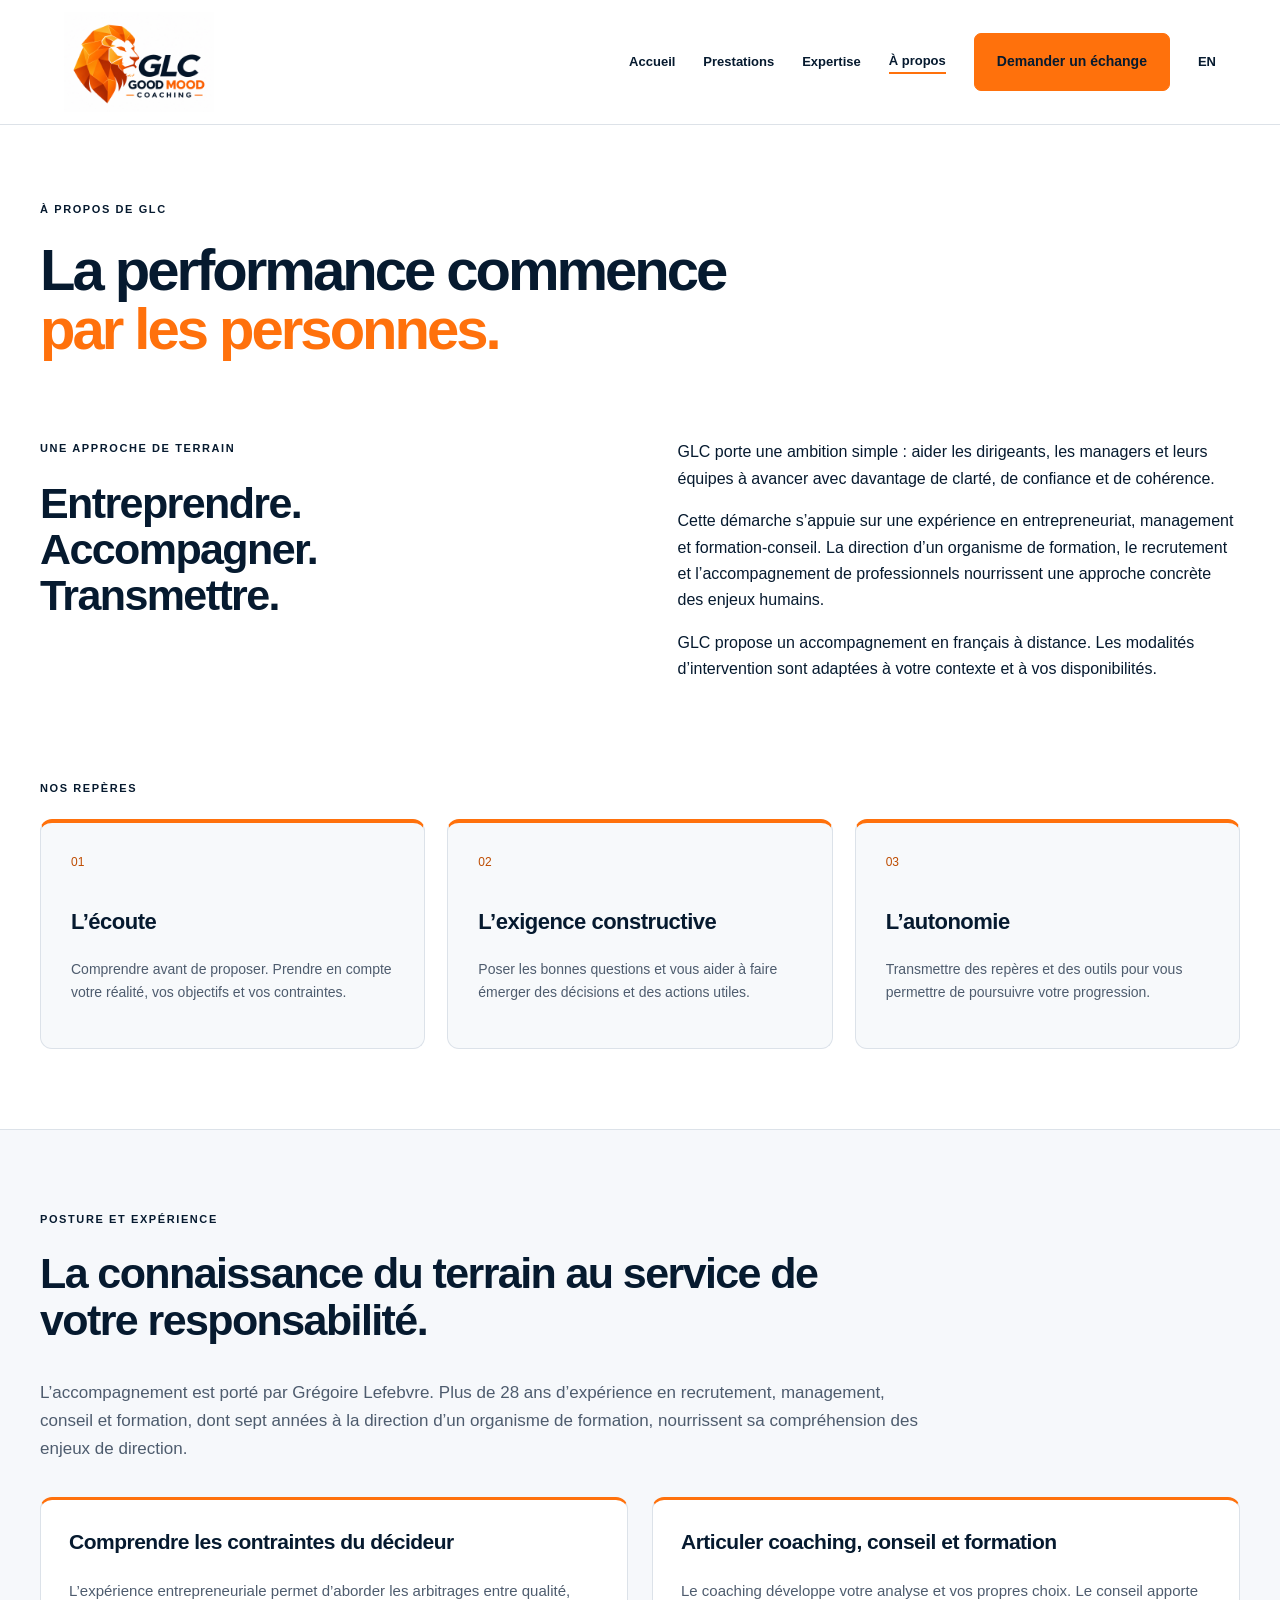
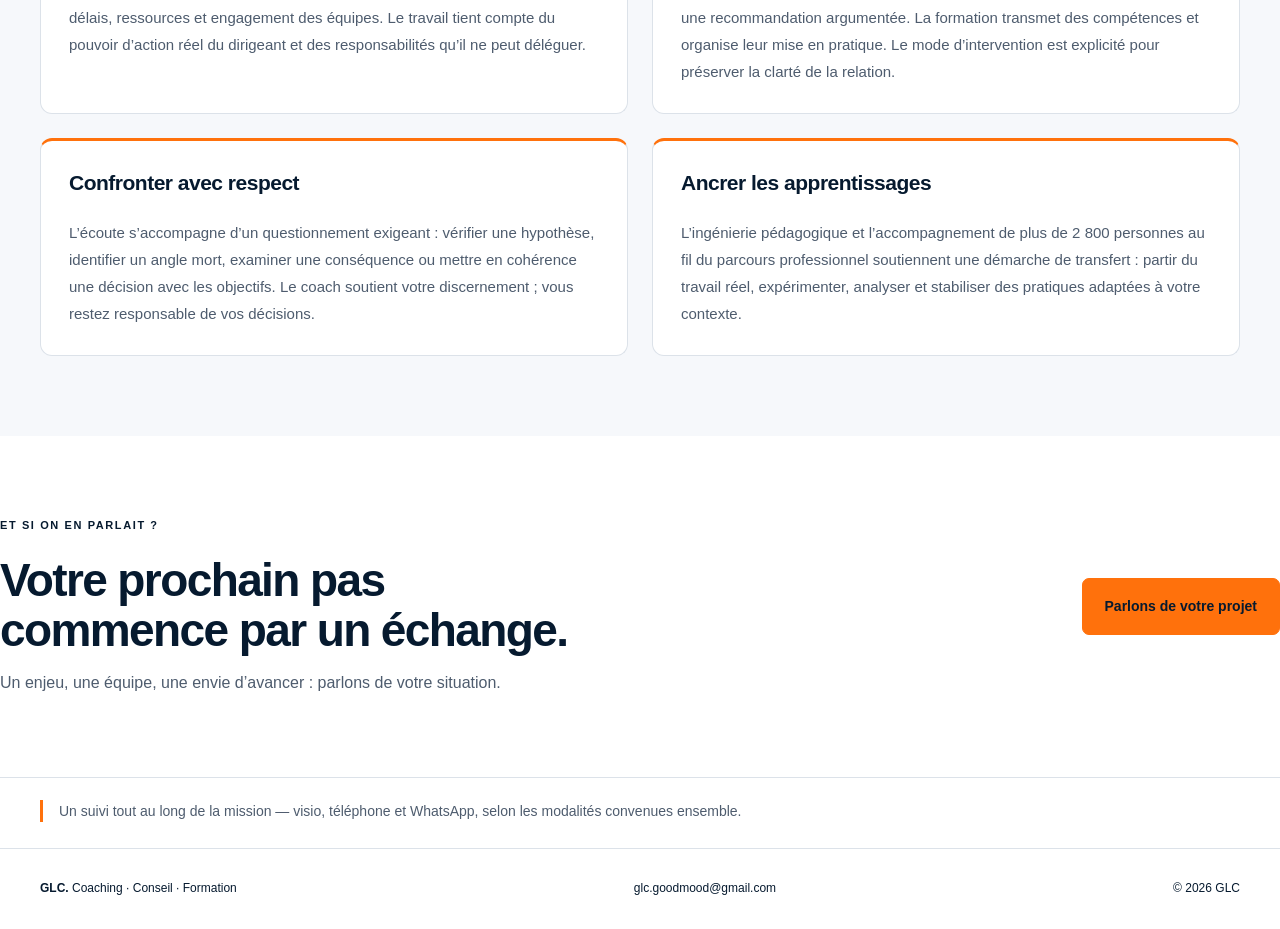
==== a-propos.html @ 57390ee3 "Publish GLC coaching website with professional content and portrait" ====
<!doctype html><html lang="fr"><head><meta charset="UTF-8"><meta name="viewport" content="width=device-width, initial-scale=1"><title>À propos | GLC</title><meta name="description" content="GLC : coaching de dirigeants, formation de managers et accompagnement des équipes. Plus de 28 ans d’expérience au service de l’humain et des organisations."><meta name="theme-color" content="#061a2f"><link rel="stylesheet" href="style.css"></head><body><header><a class="logo" href="index.html" aria-label="GLC accueil"><img src="glc-good-mood-coaching.jpeg" alt="GLC Good Mood Coaching" width="1536" height="1024"></a><nav aria-label="Navigation principale"><a href="index.html" >Accueil</a><a href="prestations.html" >Prestations</a><a href="expertise.html" >Expertise</a><a href="a-propos.html" aria-current="page" >À propos</a><a href="contact.html" class="btn" >Demander un échange</a><a href="en-a-propos.html" lang="en" aria-label="Read this page in English">EN</a></nav></header><main><div class="wrap"><div class="page-head"><span class="eyebrow">À propos de GLC</span><h1>La performance commence<br><em>par les personnes.</em></h1></div><section class="split section" style="padding-top:10px"><div><span class="eyebrow">Une approche de terrain</span><h2>Entreprendre.<br>Accompagner.<br>Transmettre.</h2></div><div><p>GLC porte une ambition simple : aider les dirigeants, les managers et leurs équipes à avancer avec davantage de clarté, de confiance et de cohérence.</p><p>Cette démarche s’appuie sur une expérience en entrepreneuriat, management et formation-conseil. La direction d’un organisme de formation, le recrutement et l’accompagnement de professionnels nourrissent une approche concrète des enjeux humains.</p><p>GLC propose un accompagnement en français à distance. Les modalités d’intervention sont adaptées à votre contexte et à vos disponibilités.</p></div></section><section class="section" style="padding-top:0"><span class="eyebrow">Nos repères</span><div class="cards"><article class="card"><span class="num">01</span><h3>L’écoute</h3><p>Comprendre avant de proposer. Prendre en compte votre réalité, vos objectifs et vos contraintes.</p></article><article class="card"><span class="num">02</span><h3>L’exigence constructive</h3><p>Poser les bonnes questions et vous aider à faire émerger des décisions et des actions utiles.</p></article><article class="card"><span class="num">03</span><h3>L’autonomie</h3><p>Transmettre des repères et des outils pour vous permettre de poursuivre votre progression.</p></article></div></section></div><section class="section professional-section"><div class="wrap"><span class="eyebrow">POSTURE ET EXPÉRIENCE</span><h2>La connaissance du terrain au service de votre responsabilité.</h2><p class="section-intro">L’accompagnement est porté par Grégoire Lefebvre. Plus de 28 ans d’expérience en recrutement, management, conseil et formation, dont sept années à la direction d’un organisme de formation, nourrissent sa compréhension des enjeux de direction.</p><div class="professional-grid"><article class="professional-card"><h3>Comprendre les contraintes du décideur</h3><p>L’expérience entrepreneuriale permet d’aborder les arbitrages entre qualité, délais, ressources et engagement des équipes. Le travail tient compte du pouvoir d’action réel du dirigeant et des responsabilités qu’il ne peut déléguer.</p></article><article class="professional-card"><h3>Articuler coaching, conseil et formation</h3><p>Le coaching développe votre analyse et vos propres choix. Le conseil apporte une recommandation argumentée. La formation transmet des compétences et organise leur mise en pratique. Le mode d’intervention est explicité pour préserver la clarté de la relation.</p></article><article class="professional-card"><h3>Confronter avec respect</h3><p>L’écoute s’accompagne d’un questionnement exigeant : vérifier une hypothèse, identifier un angle mort, examiner une conséquence ou mettre en cohérence une décision avec les objectifs. Le coach soutient votre discernement ; vous restez responsable de vos décisions.</p></article><article class="professional-card"><h3>Ancrer les apprentissages</h3><p>L’ingénierie pédagogique et l’accompagnement de plus de 2 800 personnes au fil du parcours professionnel soutiennent une démarche de transfert : partir du travail réel, expérimenter, analyser et stabiliser des pratiques adaptées à votre contexte.</p></article></div></div></section><section class="section wrap cta"><div><span class="eyebrow">Et si on en parlait ?</span><h2>Votre prochain pas<br>commence par un échange.</h2><p>Un enjeu, une équipe, une envie d’avancer : parlons de votre situation.</p></div><a class="btn" href="contact.html">Parlons de votre projet</a></section><aside class="availability-reminder wrap"><p>Un suivi tout au long de la mission — visio, téléphone et WhatsApp, selon les modalités convenues ensemble.</p></aside></main><footer><div class="wrap foot"><span><b>GLC.</b> Coaching · Conseil · Formation</span><a href="mailto:glc.goodmood@gmail.com">glc.goodmood@gmail.com</a><span>© 2026 GLC</span></div></footer></body></html>
---- style.css ----
*{box-sizing:border-box}html{scroll-behavior:smooth}body{margin:0;color:#173e35;background:#f7f6ef;font:16px/1.65 Arial,sans-serif}a{color:inherit;text-decoration:none}a:focus-visible,button:focus-visible,input:focus-visible,textarea:focus-visible,select:focus-visible{outline:3px solid #d16b40;outline-offset:5px}header{max-width:1320px;margin:auto;padding:26px 5%;display:flex;align-items:center;justify-content:space-between;gap:25px;border-bottom:1px solid #173e3520}.logo{font-size:32px;font-weight:800;letter-spacing:-2px}.logo i{color:#cf673e;font-style:normal}nav{display:flex;align-items:center;gap:28px;font-size:13px}nav a[aria-current=page]{border-bottom:2px solid #ce6842}.btn{display:inline-block;padding:14px 24px;background:#183f36;color:white;border:1px solid #183f36;font:inherit;font-size:14px;cursor:pointer}.btn.light{background:transparent;color:inherit}.btn.orange{background:#d36b40;border-color:#d36b40;color:#fff}.wrap{max-width:1200px;margin:auto;padding:0 40px}.hero{padding:78px 0 65px;display:grid;grid-template-columns:1.2fr 1fr;gap:65px;align-items:center}.eyebrow{font-size:11px;letter-spacing:2px;text-transform:uppercase;font-weight:700;display:block;margin-bottom:22px}h1,h2,h3,p{margin-top:0}h1,h2{font-family:Georgia,serif;font-weight:400;line-height:1.08;letter-spacing:-2px}h1{font-size:clamp(45px,5.1vw,72px);margin-bottom:26px}h1 em,h2 em{font-weight:400;color:#b65c38}h2{font-size:44px}h3{font-size:22px;line-height:1.3;font-weight:500}.intro{max-width:510px;color:#53675e;font-size:17px}.actions{display:flex;gap:12px;flex-wrap:wrap;margin:30px 0 18px}.note{font-size:12px;color:#637169}.art{height:430px;position:relative;overflow:hidden;background:#dee5d7;border-radius:180px 180px 3px 3px;display:flex;align-items:center;justify-content:center}.art svg{width:100%;height:100%}.art-label{position:absolute;bottom:24px;left:24px;background:#f7f6ef;padding:16px 21px;font:italic 20px Georgia,serif}.stats{display:grid;grid-template-columns:repeat(3,1fr);border-top:1px solid #173e3530;border-bottom:1px solid #173e3530;padding:27px 0;gap:25px}.stat b{font:36px Georgia,serif;display:block}.stat span{font-size:12px;color:#53675e}.section{padding:80px 0}.section-head{display:flex;justify-content:space-between;align-items:end;gap:40px;margin-bottom:38px}.section-head h2{max-width:550px;margin-bottom:0}.section-head p{max-width:310px;font-size:14px;color:#53675e;margin-bottom:0}.cards{display:grid;grid-template-columns:repeat(3,1fr);gap:20px}.card{padding:30px;border:1px solid #173e3528;display:flex;flex-direction:column}.card .num{color:#b65c38;font-size:12px;margin-bottom:35px}.card p{font-size:14px;color:#53675e}.card a{margin-top:auto;padding-top:15px;font-size:13px}.dark{background:#193f35;color:#f7f6ef}.split{display:grid;grid-template-columns:1fr 1fr;gap:75px}.dark p{color:#c5d0c6}.step{padding:20px 0;border-top:1px solid #ffffff30}.step span{font-size:12px;color:#dca182;margin-right:18px}.step h3{display:inline;font-size:18px}.step p{font-size:14px;margin:10px 0 0 35px}.cta{display:flex;align-items:center;justify-content:space-between;gap:35px}.cta h2{margin-bottom:15px}.cta p{margin-bottom:0;color:#53675e}footer{border-top:1px solid #173e3528;padding:30px 0;font-size:12px}.foot{display:flex;justify-content:space-between;gap:25px}.page-head{max-width:800px;padding:75px 0 45px}.page-head h1{font-size:60px}.detail{display:grid;grid-template-columns:90px 1fr 1fr;gap:35px;padding:45px 0;border-top:1px solid #173e3530;scroll-margin-top:20px}.detail .num{color:#b65c38;font:30px Georgia}.detail p,.detail li{color:#53675e;font-size:15px}ul{padding-left:20px}blockquote{font:32px/1.4 Georgia,serif;border-left:3px solid #cb6c43;margin:0;padding:10px 30px}.pill{display:inline-block;padding:8px 15px;border:1px solid #173e3530;margin:4px;font-size:13px}.contact{display:grid;grid-template-columns:1fr 1.15fr;gap:65px;padding-bottom:80px}form{background:#e9ecdf;padding:32px}label{display:block;font-size:13px;margin:0 0 6px}input,select,textarea{width:100%;border:1px solid #173e3540;background:#fdfdf8;padding:13px;color:#173e35;font:15px Arial;margin-bottom:20px}textarea{min-height:130px;resize:vertical}details{border-top:1px solid #173e3528;padding:20px 0}summary{cursor:pointer;font-weight:600}details p{margin-top:15px;color:#53675e}.mobile{display:none}@media(max-width:760px){header{padding:18px 22px;flex-wrap:wrap;gap:12px}nav{width:100%;overflow-x:auto;gap:22px;white-space:nowrap;padding-bottom:5px}nav .btn{padding:7px 12px}.wrap{padding:0 23px}.hero{grid-template-columns:1fr;gap:35px;padding:45px 0}.art{height:330px;max-width:470px;width:100%;margin:auto}h1{font-size:49px}h2{font-size:37px}.stats{gap:15px}.stat b{font-size:27px}.stat span{font-size:11px}.section{padding:52px 0}.cards,.split,.contact{grid-template-columns:1fr;gap:22px}.section-head,.cta{display:block}.section-head p{margin-top:22px}.cta .btn{margin-top:25px}.detail{grid-template-columns:35px 1fr;gap:17px}.detail>div:last-child{grid-column:2}.page-head{padding-top:45px}.page-head h1{font-size:46px}.foot{flex-wrap:wrap}form{padding:23px}.contact{padding-bottom:45px}}
.language-entry{display:flex;justify-content:space-between;gap:15px;align-items:center;padding:18px 0;border-bottom:1px solid #173e3520;font-size:12px}.language-entry span{display:flex;gap:10px}.language-entry a{padding:6px 13px;border:1px solid #173e3530}.language-entry a[aria-current]{background:#193f35;color:white}

/* Original GLC brand mark, proportional at every screen size. */
header{padding-top:12px;padding-bottom:12px}.logo{display:block;flex-shrink:0;line-height:0;background:white;border-radius:3px}.logo img{display:block;width:180px;height:auto;max-width:100%}@media(max-width:760px){.logo img{width:150px}header{padding-top:10px;padding-bottom:14px}}

/* GLC vivid executive identity */
:root{--ink:#061a2f;--orange:#ff710c;--soft:#f0f3f7}body{background:#fff;color:var(--ink);font-family:Arial,Helvetica,sans-serif}header{max-width:1440px;padding-left:5%;padding-right:5%;border-color:#dde2e8}.logo img{width:150px}.logo{border-radius:0}nav{font-weight:700}nav a[aria-current=page]{border-color:var(--orange)}h1,h2,h3{font-family:Arial,Helvetica,sans-serif;font-weight:800}h1{font-size:clamp(46px,4.7vw,68px);letter-spacing:-3px;line-height:1.02}h2{letter-spacing:-1.6px;font-size:43px;line-height:1.08}h3{letter-spacing:-.5px}h1 em,h2 em{color:var(--orange);font-style:normal;font-weight:800}.wrap{max-width:1280px}.eyebrow{letter-spacing:1.6px;font-size:11px}.btn{background:var(--orange);border-color:var(--orange);color:var(--ink);border-radius:7px;font-weight:800;padding:16px 22px;transition:transform .18s,background .18s}.btn:hover{background:#ff913e;transform:translateY(-2px)}.btn.light{color:inherit;border-color:#8693a4}.hero-band{background:var(--ink);color:#fff;overflow:hidden}.hero{grid-template-columns:1.25fr 1fr;gap:55px;padding:72px 40px 76px}.hero .eyebrow{color:#ff9b51}.hero .intro{color:#ced7e3;max-width:620px;font-size:17px;line-height:1.7}.hero .note{color:#aab8ca;margin-top:18px}.hero-email{font-size:14px;color:white;text-decoration:underline;text-underline-offset:4px}.impact-board{border:1px solid #526177;background:linear-gradient(140deg,#19334e,#0c2239);padding:32px;border-radius:18px;position:relative;box-shadow:20px 20px 0 #ff710c}.impact-board h2{font-size:35px;margin-bottom:28px}.board-row{display:flex;gap:18px;padding:20px 0;border-top:1px solid #ffffff26}.board-row>b{color:var(--orange);font-size:25px}.board-row h3{font-size:18px;margin-bottom:6px}.board-row p{color:#ccd7e3;font-size:14px;line-height:1.5;margin-bottom:0}.board-note{font-size:11px;color:#b4c1d0}.signal-strip{background:var(--orange);color:var(--ink);font-weight:900;letter-spacing:2px;text-align:center;padding:18px 20px;font-size:14px}.stats{border-top:0;border-color:#dce2e9;padding:35px 0}.stat b{font:bold 48px Arial;color:var(--ink);letter-spacing:-2px}.stat span{color:#4e5c6e;font-size:13px}.section-head p,.intro,.card p,.detail p,.detail li,.cta p{color:#4e5c6e}.challenge-tabs{display:flex;gap:10px;flex-wrap:wrap}.challenge-tab{cursor:pointer;background:white;color:var(--ink);font:700 13px Arial;padding:14px 17px;border:1px solid #ccd5e0;border-radius:30px}.challenge-tab[aria-pressed=true]{background:var(--ink);color:white;border-color:var(--ink)}.challenge-panel{width:100%;display:grid;grid-template-columns:1fr 1fr;gap:50px;background:var(--soft);padding:38px;border-radius:16px;margin-top:18px;min-height:235px}.challenge-panel h3{font-size:30px;line-height:1.12}.challenge-panel p{color:#4e5c6e;font-size:16px}.challenge-panel .eyebrow{color:#a84700}.founder{display:grid;grid-template-columns:1fr 1fr;gap:65px;border-top:1px solid #dce2e9}.founder p{color:#4e5c6e}.text-link{font-weight:bold;border-bottom:2px solid var(--orange);padding-bottom:6px}.dark{background:var(--ink);color:white}.dark p{color:#c6d2e1}.step p{margin-left:0}.metrics-list .step{padding:24px 0}.metrics-list .step h3{color:#ff9b51}.metrics-list .note{font-size:12px;color:#aab8ca}.cards{gap:22px}.card{border:1px solid #dce2e9;border-top:4px solid var(--orange);border-radius:12px;padding:30px;background:#f7f9fb}.num{color:#be4c00!important}.detail{grid-template-columns:65px 1fr 1fr;border-color:#dce2e9;gap:35px}.detail h2{font-size:32px}.detail h3{font-size:17px}.detail .eyebrow{color:#b84a00}.page-head h1{font-size:58px}.language-entry{color:var(--ink);padding-top:12px;padding-bottom:12px}.language-entry a[aria-current]{background:var(--ink)}.language-entry a{border-radius:5px}.cta{background:#fff}.cta h2{font-size:46px}form{background:#eef2f7;border-radius:16px}input,textarea,select{border-radius:6px;border-color:#bdc8d5;color:var(--ink);background:white}footer{border-color:#dce2e9}.note{color:#526479}.pill{border-color:#ccd5e0}blockquote{font-family:Arial,sans-serif;font-weight:700;border-color:var(--orange)}@media(prefers-reduced-motion:reduce){html{scroll-behavior:auto}.btn{transition:none}}@media(max-width:760px){header{padding:10px 23px 16px}.logo img{width:135px}.hero{grid-template-columns:1fr;padding:42px 23px 54px;gap:36px}h1{font-size:46px;letter-spacing:-2px}.impact-board{padding:24px;margin-right:13px;box-shadow:12px 12px 0 #ff710c}.impact-board h2{font-size:29px}.signal-strip{font-size:10px;letter-spacing:1px}.stats{gap:15px}.stat b{font-size:36px}.stat span{font-size:11px}.challenge-panel,.founder{grid-template-columns:1fr;gap:25px}.challenge-panel{padding:25px}.challenge-tab{font-size:12px;padding:12px 14px}.page-head h1{font-size:44px}.detail{grid-template-columns:32px 1fr;gap:16px}.detail h2{font-size:29px}.cta h2{font-size:38px}.section-head h2{font-size:35px}.language-entry{font-size:10px}.language-entry a{padding:6px 10px}.founder h2{font-size:35px}}


/* Coach availability: hero statement and discreet page reminders. */
.coach-availability{border-left:3px solid var(--orange);padding:2px 0 2px 18px;margin:26px 0;max-width:620px}.coach-availability strong{font-size:20px;color:#fff}.coach-availability p{font-size:15px;line-height:1.6;color:#dce5ef;margin:8px 0 0}.availability-reminder{padding-top:22px;padding-bottom:26px;border-top:1px solid #dce2e9}.availability-reminder p{margin:0;color:#4e5c6e;font-size:14px;line-height:1.6;border-left:3px solid var(--orange);padding-left:16px}

.hero-companion{display:grid;gap:28px}.welcome-portrait{display:flex;align-items:center;justify-content:center;gap:18px}.welcome-portrait>span{font-size:16px;font-weight:700;color:#f2f5f8;max-width:130px}.portrait-medallion{position:relative;width:166px;height:177px;flex-shrink:0;isolation:isolate}.portrait-medallion:before{content:"";position:absolute;inset:14px 11px 7px;border:2px solid #ff8b35;border-radius:50%;z-index:-1}.portrait-medallion img{width:166px;height:184px;object-fit:contain;display:block;border-radius:0 0 44% 44%;filter:drop-shadow(0 6px 5px #0005)}@media(max-width:760px){.hero-companion{gap:24px}.welcome-portrait{justify-content:flex-start}.portrait-medallion{width:140px;height:151px}.portrait-medallion img{width:140px;height:155px}}

/* Professional content and uncropped portrait. */
.professional-section{border-top:1px solid #dce2e9;background:#f6f8fb}.professional-section>.wrap>h2{max-width:880px}.section-intro{max-width:880px;color:#4e5c6e;font-size:17px;margin-bottom:34px}.professional-grid{display:grid;grid-template-columns:repeat(2,minmax(0,1fr));gap:24px}.professional-card{padding:28px;background:#fff;border:1px solid #dce2e9;border-radius:12px;border-top:3px solid var(--orange)}.professional-card h3{font-size:21px;line-height:1.35}.professional-card p{color:#4e5c6e;font-size:15px;line-height:1.8;margin:0}.portrait-medallion{width:260px;height:auto;max-width:100%}.portrait-medallion:before{inset:20px 0 0;border-radius:130px 130px 28px 28px}.portrait-medallion img{width:100%;height:auto;border-radius:0;object-fit:contain}.welcome-portrait{justify-content:center}.professional-section .wrap{width:100%}@media(max-width:760px){.professional-grid{grid-template-columns:1fr;gap:16px}.professional-card{padding:23px}.professional-section h2{font-size:33px}.portrait-medallion{width:240px;height:auto}.portrait-medallion img{width:100%;height:auto}.welcome-portrait{justify-content:center}.section-intro{font-size:16px}.language-entry{padding-left:23px;padding-right:23px}}

.portrait-medallion:before{display:none}.portrait-medallion img{border:2px solid #ff8b35;border-radius:12px;filter:none}
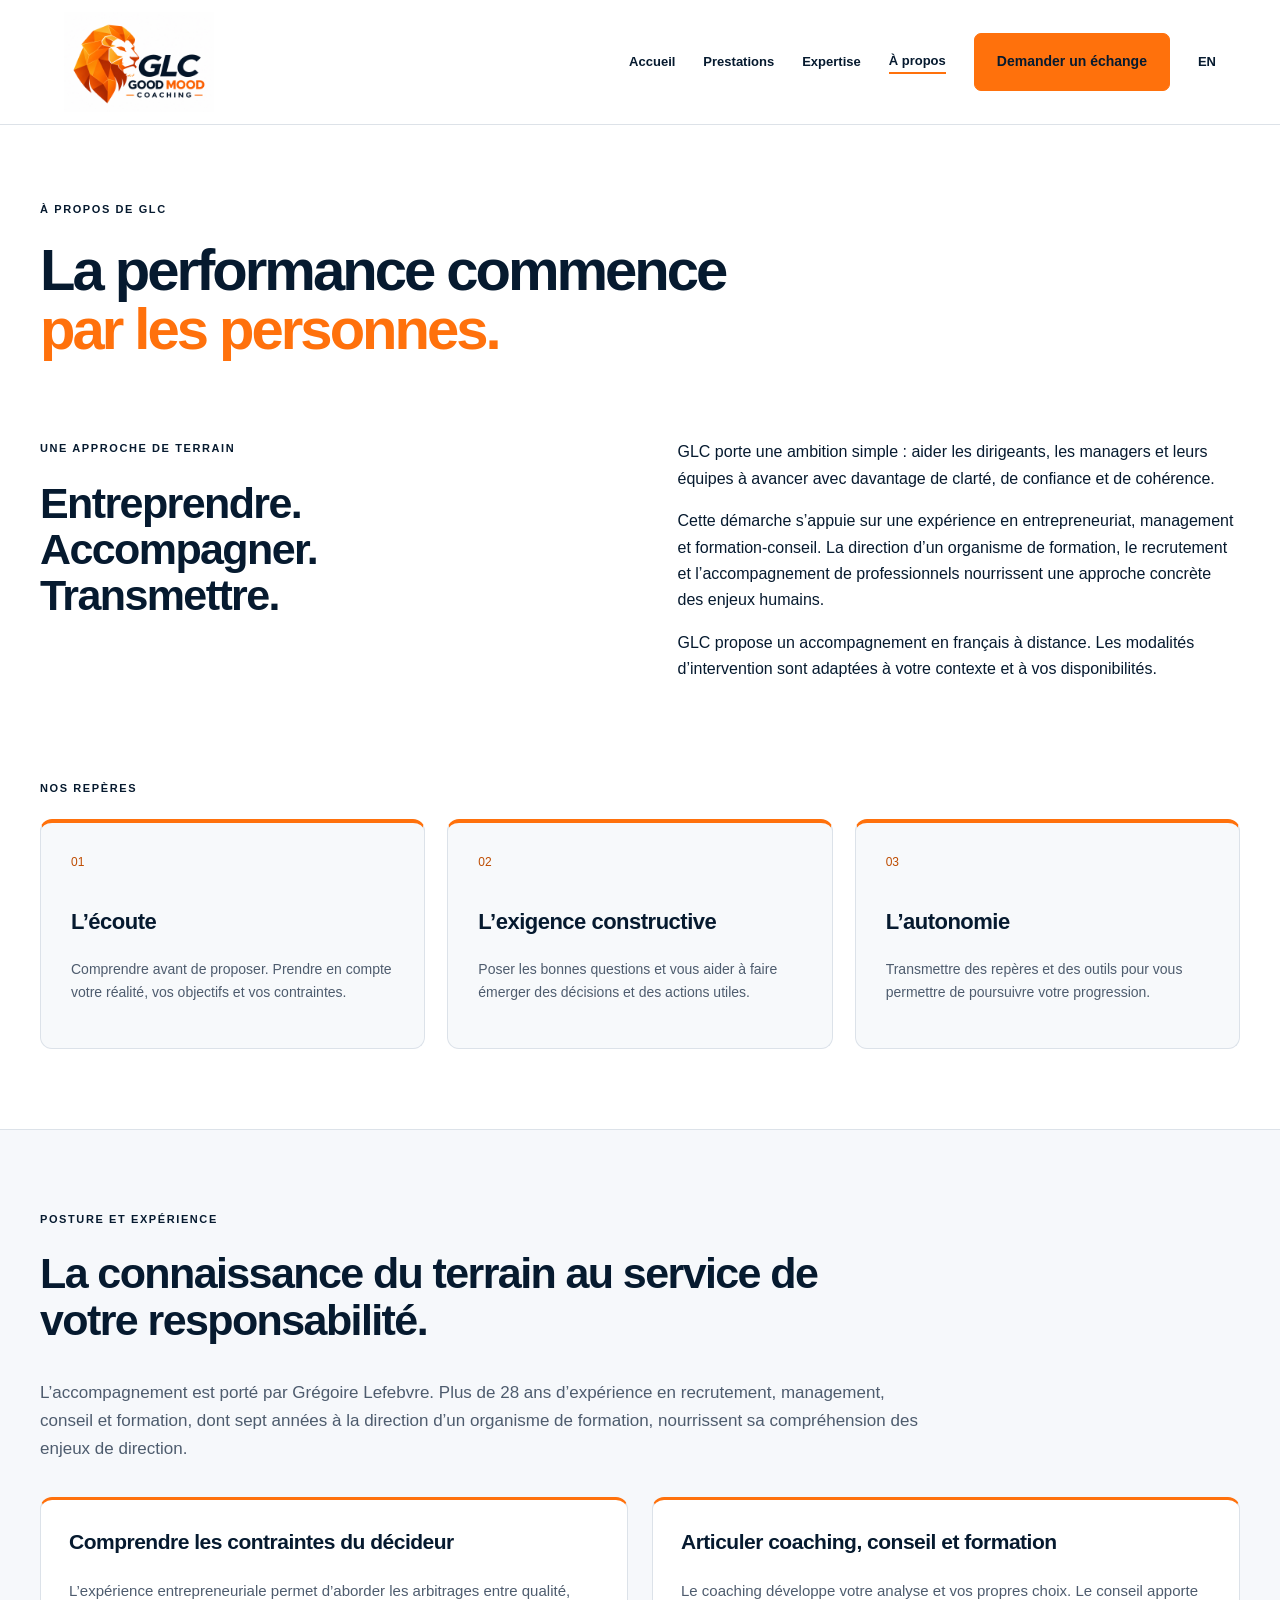
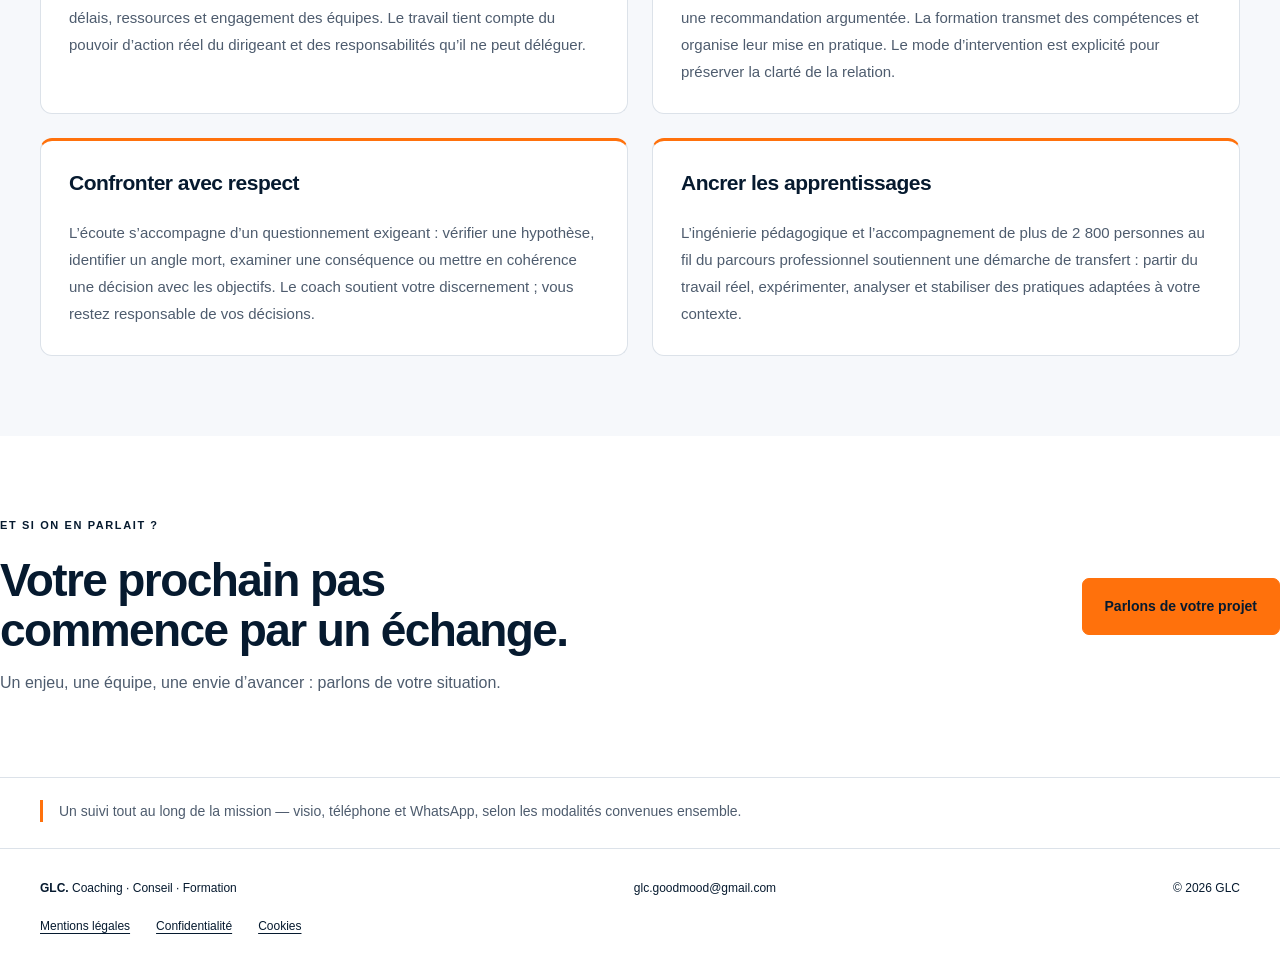
==== commit 71170c03: "Add bilingual legal and privacy notices with pending business details" ====
--- a/a-propos.html
+++ b/a-propos.html
@@ -1 +1 @@
-<!doctype html><html lang="fr"><head><meta charset="UTF-8"><meta name="viewport" content="width=device-width, initial-scale=1"><title>À propos | GLC</title><meta name="description" content="GLC : coaching de dirigeants, formation de managers et accompagnement des équipes. Plus de 28 ans d’expérience au service de l’humain et des organisations."><meta name="theme-color" content="#061a2f"><link rel="stylesheet" href="style.css"></head><body><header><a class="logo" href="index.html" aria-label="GLC accueil"><img src="glc-good-mood-coaching.jpeg" alt="GLC Good Mood Coaching" width="1536" height="1024"></a><nav aria-label="Navigation principale"><a href="index.html" >Accueil</a><a href="prestations.html" >Prestations</a><a href="expertise.html" >Expertise</a><a href="a-propos.html" aria-current="page" >À propos</a><a href="contact.html" class="btn" >Demander un échange</a><a href="en-a-propos.html" lang="en" aria-label="Read this page in English">EN</a></nav></header><main><div class="wrap"><div class="page-head"><span class="eyebrow">À propos de GLC</span><h1>La performance commence<br><em>par les personnes.</em></h1></div><section class="split section" style="padding-top:10px"><div><span class="eyebrow">Une approche de terrain</span><h2>Entreprendre.<br>Accompagner.<br>Transmettre.</h2></div><div><p>GLC porte une ambition simple : aider les dirigeants, les managers et leurs équipes à avancer avec davantage de clarté, de confiance et de cohérence.</p><p>Cette démarche s’appuie sur une expérience en entrepreneuriat, management et formation-conseil. La direction d’un organisme de formation, le recrutement et l’accompagnement de professionnels nourrissent une approche concrète des enjeux humains.</p><p>GLC propose un accompagnement en français à distance. Les modalités d’intervention sont adaptées à votre contexte et à vos disponibilités.</p></div></section><section class="section" style="padding-top:0"><span class="eyebrow">Nos repères</span><div class="cards"><article class="card"><span class="num">01</span><h3>L’écoute</h3><p>Comprendre avant de proposer. Prendre en compte votre réalité, vos objectifs et vos contraintes.</p></article><article class="card"><span class="num">02</span><h3>L’exigence constructive</h3><p>Poser les bonnes questions et vous aider à faire émerger des décisions et des actions utiles.</p></article><article class="card"><span class="num">03</span><h3>L’autonomie</h3><p>Transmettre des repères et des outils pour vous permettre de poursuivre votre progression.</p></article></div></section></div><section class="section professional-section"><div class="wrap"><span class="eyebrow">POSTURE ET EXPÉRIENCE</span><h2>La connaissance du terrain au service de votre responsabilité.</h2><p class="section-intro">L’accompagnement est porté par Grégoire Lefebvre. Plus de 28 ans d’expérience en recrutement, management, conseil et formation, dont sept années à la direction d’un organisme de formation, nourrissent sa compréhension des enjeux de direction.</p><div class="professional-grid"><article class="professional-card"><h3>Comprendre les contraintes du décideur</h3><p>L’expérience entrepreneuriale permet d’aborder les arbitrages entre qualité, délais, ressources et engagement des équipes. Le travail tient compte du pouvoir d’action réel du dirigeant et des responsabilités qu’il ne peut déléguer.</p></article><article class="professional-card"><h3>Articuler coaching, conseil et formation</h3><p>Le coaching développe votre analyse et vos propres choix. Le conseil apporte une recommandation argumentée. La formation transmet des compétences et organise leur mise en pratique. Le mode d’intervention est explicité pour préserver la clarté de la relation.</p></article><article class="professional-card"><h3>Confronter avec respect</h3><p>L’écoute s’accompagne d’un questionnement exigeant : vérifier une hypothèse, identifier un angle mort, examiner une conséquence ou mettre en cohérence une décision avec les objectifs. Le coach soutient votre discernement ; vous restez responsable de vos décisions.</p></article><article class="professional-card"><h3>Ancrer les apprentissages</h3><p>L’ingénierie pédagogique et l’accompagnement de plus de 2 800 personnes au fil du parcours professionnel soutiennent une démarche de transfert : partir du travail réel, expérimenter, analyser et stabiliser des pratiques adaptées à votre contexte.</p></article></div></div></section><section class="section wrap cta"><div><span class="eyebrow">Et si on en parlait ?</span><h2>Votre prochain pas<br>commence par un échange.</h2><p>Un enjeu, une équipe, une envie d’avancer : parlons de votre situation.</p></div><a class="btn" href="contact.html">Parlons de votre projet</a></section><aside class="availability-reminder wrap"><p>Un suivi tout au long de la mission — visio, téléphone et WhatsApp, selon les modalités convenues ensemble.</p></aside></main><footer><div class="wrap foot"><span><b>GLC.</b> Coaching · Conseil · Formation</span><a href="mailto:glc.goodmood@gmail.com">glc.goodmood@gmail.com</a><span>© 2026 GLC</span></div></footer></body></html>+<!doctype html><html lang="fr"><head><meta charset="UTF-8"><meta name="viewport" content="width=device-width, initial-scale=1"><title>À propos | GLC</title><meta name="description" content="GLC : coaching de dirigeants, formation de managers et accompagnement des équipes. Plus de 28 ans d’expérience au service de l’humain et des organisations."><meta name="theme-color" content="#061a2f"><link rel="stylesheet" href="style.css"></head><body><header><a class="logo" href="index.html" aria-label="GLC accueil"><img src="glc-good-mood-coaching.jpeg" alt="GLC Good Mood Coaching" width="1536" height="1024"></a><nav aria-label="Navigation principale"><a href="index.html" >Accueil</a><a href="prestations.html" >Prestations</a><a href="expertise.html" >Expertise</a><a href="a-propos.html" aria-current="page" >À propos</a><a href="contact.html" class="btn" >Demander un échange</a><a href="en-a-propos.html" lang="en" aria-label="Read this page in English">EN</a></nav></header><main><div class="wrap"><div class="page-head"><span class="eyebrow">À propos de GLC</span><h1>La performance commence<br><em>par les personnes.</em></h1></div><section class="split section" style="padding-top:10px"><div><span class="eyebrow">Une approche de terrain</span><h2>Entreprendre.<br>Accompagner.<br>Transmettre.</h2></div><div><p>GLC porte une ambition simple : aider les dirigeants, les managers et leurs équipes à avancer avec davantage de clarté, de confiance et de cohérence.</p><p>Cette démarche s’appuie sur une expérience en entrepreneuriat, management et formation-conseil. La direction d’un organisme de formation, le recrutement et l’accompagnement de professionnels nourrissent une approche concrète des enjeux humains.</p><p>GLC propose un accompagnement en français à distance. Les modalités d’intervention sont adaptées à votre contexte et à vos disponibilités.</p></div></section><section class="section" style="padding-top:0"><span class="eyebrow">Nos repères</span><div class="cards"><article class="card"><span class="num">01</span><h3>L’écoute</h3><p>Comprendre avant de proposer. Prendre en compte votre réalité, vos objectifs et vos contraintes.</p></article><article class="card"><span class="num">02</span><h3>L’exigence constructive</h3><p>Poser les bonnes questions et vous aider à faire émerger des décisions et des actions utiles.</p></article><article class="card"><span class="num">03</span><h3>L’autonomie</h3><p>Transmettre des repères et des outils pour vous permettre de poursuivre votre progression.</p></article></div></section></div><section class="section professional-section"><div class="wrap"><span class="eyebrow">POSTURE ET EXPÉRIENCE</span><h2>La connaissance du terrain au service de votre responsabilité.</h2><p class="section-intro">L’accompagnement est porté par Grégoire Lefebvre. Plus de 28 ans d’expérience en recrutement, management, conseil et formation, dont sept années à la direction d’un organisme de formation, nourrissent sa compréhension des enjeux de direction.</p><div class="professional-grid"><article class="professional-card"><h3>Comprendre les contraintes du décideur</h3><p>L’expérience entrepreneuriale permet d’aborder les arbitrages entre qualité, délais, ressources et engagement des équipes. Le travail tient compte du pouvoir d’action réel du dirigeant et des responsabilités qu’il ne peut déléguer.</p></article><article class="professional-card"><h3>Articuler coaching, conseil et formation</h3><p>Le coaching développe votre analyse et vos propres choix. Le conseil apporte une recommandation argumentée. La formation transmet des compétences et organise leur mise en pratique. Le mode d’intervention est explicité pour préserver la clarté de la relation.</p></article><article class="professional-card"><h3>Confronter avec respect</h3><p>L’écoute s’accompagne d’un questionnement exigeant : vérifier une hypothèse, identifier un angle mort, examiner une conséquence ou mettre en cohérence une décision avec les objectifs. Le coach soutient votre discernement ; vous restez responsable de vos décisions.</p></article><article class="professional-card"><h3>Ancrer les apprentissages</h3><p>L’ingénierie pédagogique et l’accompagnement de plus de 2 800 personnes au fil du parcours professionnel soutiennent une démarche de transfert : partir du travail réel, expérimenter, analyser et stabiliser des pratiques adaptées à votre contexte.</p></article></div></div></section><section class="section wrap cta"><div><span class="eyebrow">Et si on en parlait ?</span><h2>Votre prochain pas<br>commence par un échange.</h2><p>Un enjeu, une équipe, une envie d’avancer : parlons de votre situation.</p></div><a class="btn" href="contact.html">Parlons de votre projet</a></section><aside class="availability-reminder wrap"><p>Un suivi tout au long de la mission — visio, téléphone et WhatsApp, selon les modalités convenues ensemble.</p></aside></main><footer><div class="wrap foot"><span><b>GLC.</b> Coaching · Conseil · Formation</span><a href="mailto:glc.goodmood@gmail.com">glc.goodmood@gmail.com</a><span>© 2026 GLC</span></div><div class="wrap legal-links"><a href="mentions-legales.html">Mentions légales</a><a href="mentions-legales.html#confidentialite">Confidentialité</a><a href="mentions-legales.html#cookies">Cookies</a></div></footer></body></html>
--- a/style.css
+++ b/style.css
@@ -17,3 +17,9 @@
 .professional-section{border-top:1px solid #dce2e9;background:#f6f8fb}.professional-section>.wrap>h2{max-width:880px}.section-intro{max-width:880px;color:#4e5c6e;font-size:17px;margin-bottom:34px}.professional-grid{display:grid;grid-template-columns:repeat(2,minmax(0,1fr));gap:24px}.professional-card{padding:28px;background:#fff;border:1px solid #dce2e9;border-radius:12px;border-top:3px solid var(--orange)}.professional-card h3{font-size:21px;line-height:1.35}.professional-card p{color:#4e5c6e;font-size:15px;line-height:1.8;margin:0}.portrait-medallion{width:260px;height:auto;max-width:100%}.portrait-medallion:before{inset:20px 0 0;border-radius:130px 130px 28px 28px}.portrait-medallion img{width:100%;height:auto;border-radius:0;object-fit:contain}.welcome-portrait{justify-content:center}.professional-section .wrap{width:100%}@media(max-width:760px){.professional-grid{grid-template-columns:1fr;gap:16px}.professional-card{padding:23px}.professional-section h2{font-size:33px}.portrait-medallion{width:240px;height:auto}.portrait-medallion img{width:100%;height:auto}.welcome-portrait{justify-content:center}.section-intro{font-size:16px}.language-entry{padding-left:23px;padding-right:23px}}
 
 .portrait-medallion:before{display:none}.portrait-medallion img{border:2px solid #ff8b35;border-radius:12px;filter:none}
+
+/* Approved presentation 2: transparent portrait with fine orange circle. */
+.hero-companion{display:flex;flex-direction:column;align-items:center;gap:0;min-width:0}.welcome-portrait{width:100%;justify-content:center}.portrait-medallion{width:360px;max-width:100%;height:auto;isolation:isolate}.portrait-medallion:before{display:block;content:"";position:absolute;inset:12% 3% 0;border:2px solid var(--orange);border-radius:50%;z-index:-1;aspect-ratio:1;height:auto}.portrait-medallion img{width:100%;height:auto;display:block;object-fit:contain;border:0;border-radius:0;filter:none;background:transparent}.portrait-signature{position:relative;z-index:1;border:1px solid #526177;border-radius:9px;background:#0c2239;padding:15px 19px;margin:0;max-width:100%;text-align:center;color:white;font-size:clamp(18px,2vw,25px);font-weight:800;line-height:1.3;letter-spacing:-.5px}.method-overview{background:#0c2239;border-top:1px solid #ffffff20;padding:28px 0 32px;color:white}.method-overview .impact-board{border:0;background:none;box-shadow:none;border-radius:0;padding:0;display:grid;grid-template-columns:repeat(3,minmax(0,1fr));gap:16px 30px}.method-overview .impact-board>.eyebrow,.method-overview .impact-board>h2{display:none}.method-overview .board-row{padding:14px 0}.method-overview .board-note{grid-column:1/-1}@media(max-width:760px){.portrait-medallion{width:300px;max-width:100%}.portrait-signature{font-size:20px;padding:13px 14px}.hero-companion{gap:0}.method-overview .impact-board{grid-template-columns:1fr;gap:0;margin:0}.method-overview{padding:10px 0 22px}}
+
+/* Legal information */
+.legal-links{display:flex;flex-wrap:wrap;gap:12px 26px;padding-top:18px}.legal-links a,.legal-page a,form .note a{text-decoration:underline;text-underline-offset:3px}.legal-page{max-width:1000px;padding-bottom:60px;overflow-wrap:anywhere}.legal-page section{padding:30px 0;border-top:1px solid #dce2e9;scroll-margin-top:24px}.legal-page h2{font-size:30px;letter-spacing:-.8px}.legal-page h3{font-size:20px;margin-top:26px}.legal-pending{background:#fff3e7;border-left:3px solid var(--orange);padding:20px}.legal-page .page-head h1{font-size:clamp(32px,5vw,56px)}
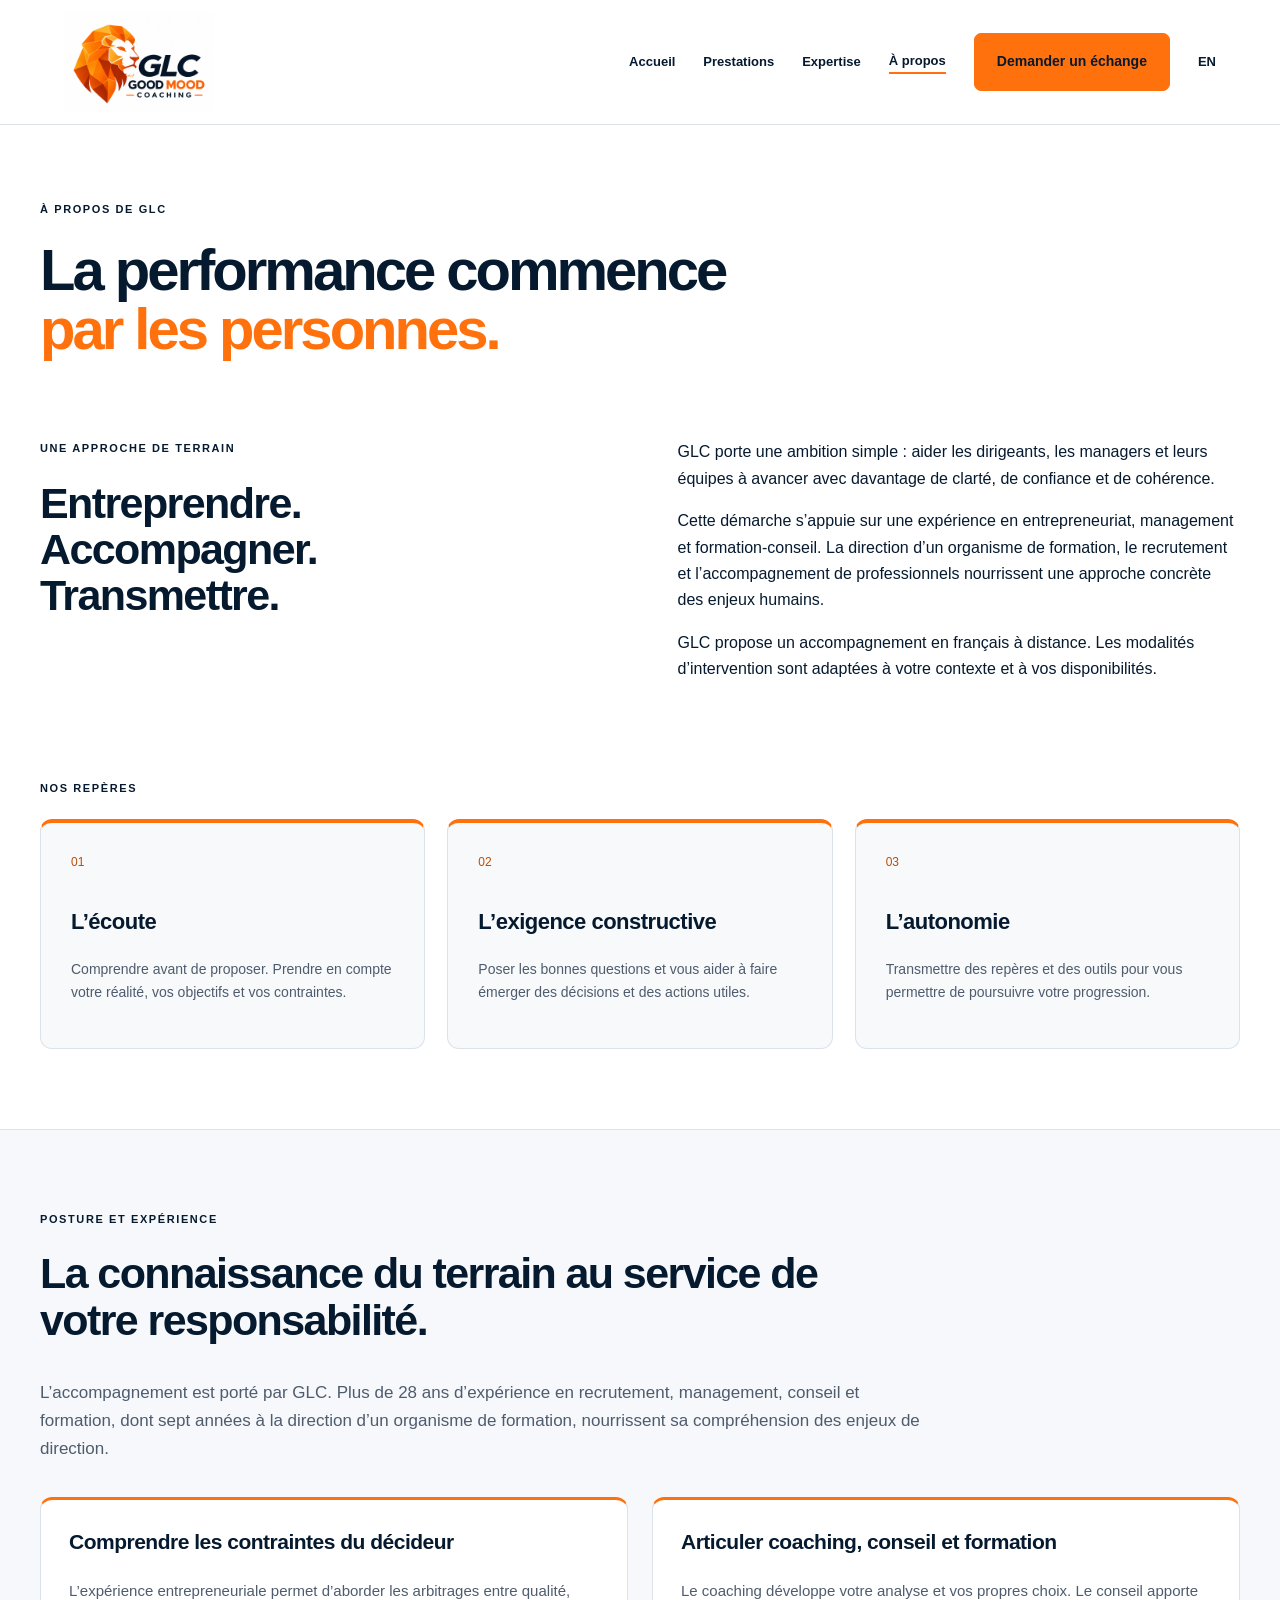
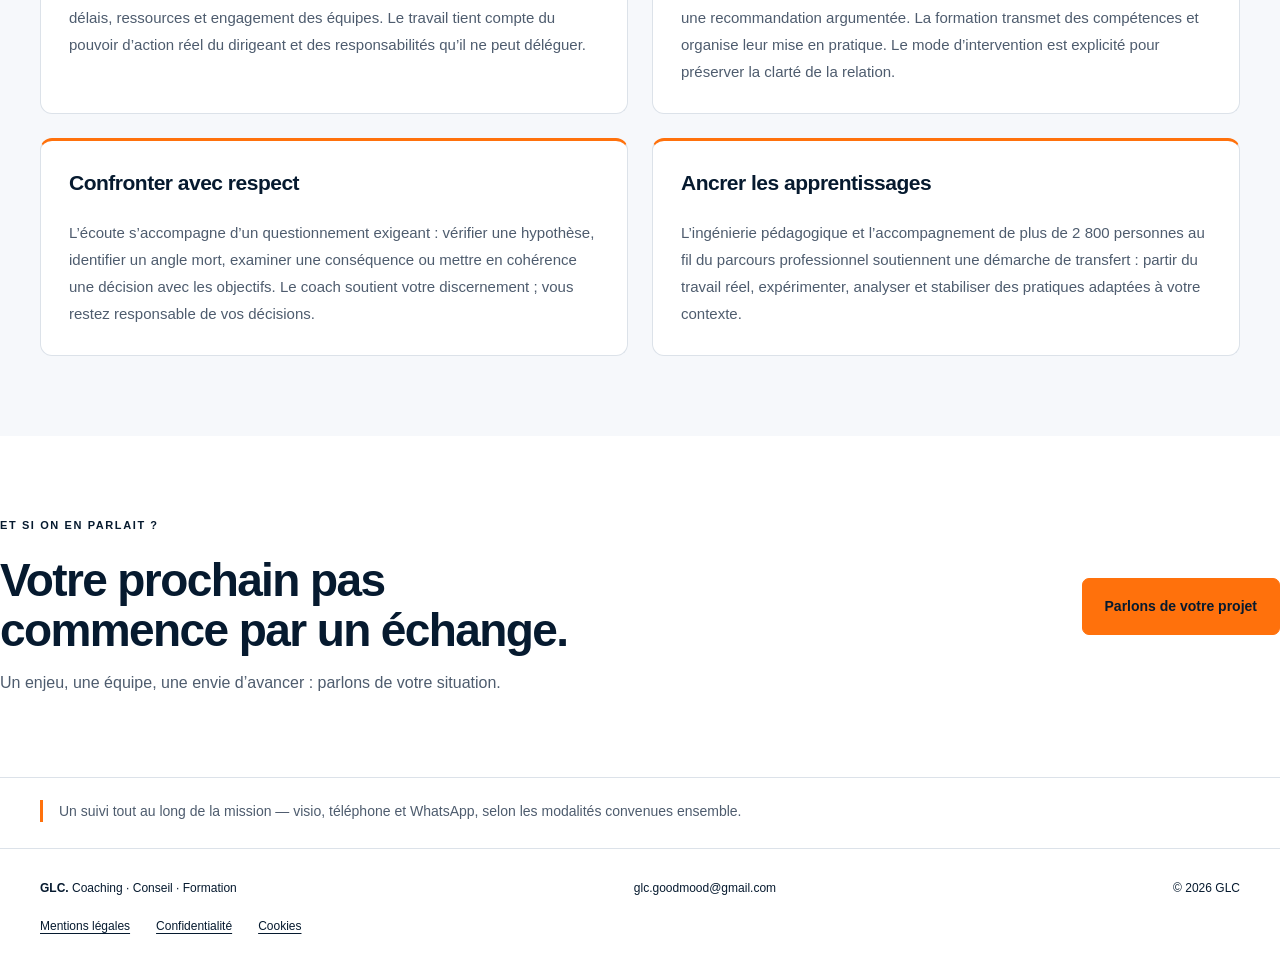
==== commit cbeca189: "Remove personal name from all website pages" ====
--- a/a-propos.html
+++ b/a-propos.html
@@ -1 +1 @@
-<!doctype html><html lang="fr"><head><meta charset="UTF-8"><meta name="viewport" content="width=device-width, initial-scale=1"><title>À propos | GLC</title><meta name="description" content="GLC : coaching de dirigeants, formation de managers et accompagnement des équipes. Plus de 28 ans d’expérience au service de l’humain et des organisations."><meta name="theme-color" content="#061a2f"><link rel="stylesheet" href="style.css"></head><body><header><a class="logo" href="index.html" aria-label="GLC accueil"><img src="glc-good-mood-coaching.jpeg" alt="GLC Good Mood Coaching" width="1536" height="1024"></a><nav aria-label="Navigation principale"><a href="index.html" >Accueil</a><a href="prestations.html" >Prestations</a><a href="expertise.html" >Expertise</a><a href="a-propos.html" aria-current="page" >À propos</a><a href="contact.html" class="btn" >Demander un échange</a><a href="en-a-propos.html" lang="en" aria-label="Read this page in English">EN</a></nav></header><main><div class="wrap"><div class="page-head"><span class="eyebrow">À propos de GLC</span><h1>La performance commence<br><em>par les personnes.</em></h1></div><section class="split section" style="padding-top:10px"><div><span class="eyebrow">Une approche de terrain</span><h2>Entreprendre.<br>Accompagner.<br>Transmettre.</h2></div><div><p>GLC porte une ambition simple : aider les dirigeants, les managers et leurs équipes à avancer avec davantage de clarté, de confiance et de cohérence.</p><p>Cette démarche s’appuie sur une expérience en entrepreneuriat, management et formation-conseil. La direction d’un organisme de formation, le recrutement et l’accompagnement de professionnels nourrissent une approche concrète des enjeux humains.</p><p>GLC propose un accompagnement en français à distance. Les modalités d’intervention sont adaptées à votre contexte et à vos disponibilités.</p></div></section><section class="section" style="padding-top:0"><span class="eyebrow">Nos repères</span><div class="cards"><article class="card"><span class="num">01</span><h3>L’écoute</h3><p>Comprendre avant de proposer. Prendre en compte votre réalité, vos objectifs et vos contraintes.</p></article><article class="card"><span class="num">02</span><h3>L’exigence constructive</h3><p>Poser les bonnes questions et vous aider à faire émerger des décisions et des actions utiles.</p></article><article class="card"><span class="num">03</span><h3>L’autonomie</h3><p>Transmettre des repères et des outils pour vous permettre de poursuivre votre progression.</p></article></div></section></div><section class="section professional-section"><div class="wrap"><span class="eyebrow">POSTURE ET EXPÉRIENCE</span><h2>La connaissance du terrain au service de votre responsabilité.</h2><p class="section-intro">L’accompagnement est porté par Grégoire Lefebvre. Plus de 28 ans d’expérience en recrutement, management, conseil et formation, dont sept années à la direction d’un organisme de formation, nourrissent sa compréhension des enjeux de direction.</p><div class="professional-grid"><article class="professional-card"><h3>Comprendre les contraintes du décideur</h3><p>L’expérience entrepreneuriale permet d’aborder les arbitrages entre qualité, délais, ressources et engagement des équipes. Le travail tient compte du pouvoir d’action réel du dirigeant et des responsabilités qu’il ne peut déléguer.</p></article><article class="professional-card"><h3>Articuler coaching, conseil et formation</h3><p>Le coaching développe votre analyse et vos propres choix. Le conseil apporte une recommandation argumentée. La formation transmet des compétences et organise leur mise en pratique. Le mode d’intervention est explicité pour préserver la clarté de la relation.</p></article><article class="professional-card"><h3>Confronter avec respect</h3><p>L’écoute s’accompagne d’un questionnement exigeant : vérifier une hypothèse, identifier un angle mort, examiner une conséquence ou mettre en cohérence une décision avec les objectifs. Le coach soutient votre discernement ; vous restez responsable de vos décisions.</p></article><article class="professional-card"><h3>Ancrer les apprentissages</h3><p>L’ingénierie pédagogique et l’accompagnement de plus de 2 800 personnes au fil du parcours professionnel soutiennent une démarche de transfert : partir du travail réel, expérimenter, analyser et stabiliser des pratiques adaptées à votre contexte.</p></article></div></div></section><section class="section wrap cta"><div><span class="eyebrow">Et si on en parlait ?</span><h2>Votre prochain pas<br>commence par un échange.</h2><p>Un enjeu, une équipe, une envie d’avancer : parlons de votre situation.</p></div><a class="btn" href="contact.html">Parlons de votre projet</a></section><aside class="availability-reminder wrap"><p>Un suivi tout au long de la mission — visio, téléphone et WhatsApp, selon les modalités convenues ensemble.</p></aside></main><footer><div class="wrap foot"><span><b>GLC.</b> Coaching · Conseil · Formation</span><a href="mailto:glc.goodmood@gmail.com">glc.goodmood@gmail.com</a><span>© 2026 GLC</span></div><div class="wrap legal-links"><a href="mentions-legales.html">Mentions légales</a><a href="mentions-legales.html#confidentialite">Confidentialité</a><a href="mentions-legales.html#cookies">Cookies</a></div></footer></body></html>
+<!doctype html><html lang="fr"><head><meta charset="UTF-8"><meta name="viewport" content="width=device-width, initial-scale=1"><title>À propos | GLC</title><meta name="description" content="GLC : coaching de dirigeants, formation de managers et accompagnement des équipes. Plus de 28 ans d’expérience au service de l’humain et des organisations."><meta name="theme-color" content="#061a2f"><link rel="stylesheet" href="style.css"></head><body><header><a class="logo" href="index.html" aria-label="GLC accueil"><img src="glc-good-mood-coaching.jpeg" alt="GLC Good Mood Coaching" width="1536" height="1024"></a><nav aria-label="Navigation principale"><a href="index.html" >Accueil</a><a href="prestations.html" >Prestations</a><a href="expertise.html" >Expertise</a><a href="a-propos.html" aria-current="page" >À propos</a><a href="contact.html" class="btn" >Demander un échange</a><a href="en-a-propos.html" lang="en" aria-label="Read this page in English">EN</a></nav></header><main><div class="wrap"><div class="page-head"><span class="eyebrow">À propos de GLC</span><h1>La performance commence<br><em>par les personnes.</em></h1></div><section class="split section" style="padding-top:10px"><div><span class="eyebrow">Une approche de terrain</span><h2>Entreprendre.<br>Accompagner.<br>Transmettre.</h2></div><div><p>GLC porte une ambition simple : aider les dirigeants, les managers et leurs équipes à avancer avec davantage de clarté, de confiance et de cohérence.</p><p>Cette démarche s’appuie sur une expérience en entrepreneuriat, management et formation-conseil. La direction d’un organisme de formation, le recrutement et l’accompagnement de professionnels nourrissent une approche concrète des enjeux humains.</p><p>GLC propose un accompagnement en français à distance. Les modalités d’intervention sont adaptées à votre contexte et à vos disponibilités.</p></div></section><section class="section" style="padding-top:0"><span class="eyebrow">Nos repères</span><div class="cards"><article class="card"><span class="num">01</span><h3>L’écoute</h3><p>Comprendre avant de proposer. Prendre en compte votre réalité, vos objectifs et vos contraintes.</p></article><article class="card"><span class="num">02</span><h3>L’exigence constructive</h3><p>Poser les bonnes questions et vous aider à faire émerger des décisions et des actions utiles.</p></article><article class="card"><span class="num">03</span><h3>L’autonomie</h3><p>Transmettre des repères et des outils pour vous permettre de poursuivre votre progression.</p></article></div></section></div><section class="section professional-section"><div class="wrap"><span class="eyebrow">POSTURE ET EXPÉRIENCE</span><h2>La connaissance du terrain au service de votre responsabilité.</h2><p class="section-intro">L’accompagnement est porté par GLC. Plus de 28 ans d’expérience en recrutement, management, conseil et formation, dont sept années à la direction d’un organisme de formation, nourrissent sa compréhension des enjeux de direction.</p><div class="professional-grid"><article class="professional-card"><h3>Comprendre les contraintes du décideur</h3><p>L’expérience entrepreneuriale permet d’aborder les arbitrages entre qualité, délais, ressources et engagement des équipes. Le travail tient compte du pouvoir d’action réel du dirigeant et des responsabilités qu’il ne peut déléguer.</p></article><article class="professional-card"><h3>Articuler coaching, conseil et formation</h3><p>Le coaching développe votre analyse et vos propres choix. Le conseil apporte une recommandation argumentée. La formation transmet des compétences et organise leur mise en pratique. Le mode d’intervention est explicité pour préserver la clarté de la relation.</p></article><article class="professional-card"><h3>Confronter avec respect</h3><p>L’écoute s’accompagne d’un questionnement exigeant : vérifier une hypothèse, identifier un angle mort, examiner une conséquence ou mettre en cohérence une décision avec les objectifs. Le coach soutient votre discernement ; vous restez responsable de vos décisions.</p></article><article class="professional-card"><h3>Ancrer les apprentissages</h3><p>L’ingénierie pédagogique et l’accompagnement de plus de 2 800 personnes au fil du parcours professionnel soutiennent une démarche de transfert : partir du travail réel, expérimenter, analyser et stabiliser des pratiques adaptées à votre contexte.</p></article></div></div></section><section class="section wrap cta"><div><span class="eyebrow">Et si on en parlait ?</span><h2>Votre prochain pas<br>commence par un échange.</h2><p>Un enjeu, une équipe, une envie d’avancer : parlons de votre situation.</p></div><a class="btn" href="contact.html">Parlons de votre projet</a></section><aside class="availability-reminder wrap"><p>Un suivi tout au long de la mission — visio, téléphone et WhatsApp, selon les modalités convenues ensemble.</p></aside></main><footer><div class="wrap foot"><span><b>GLC.</b> Coaching · Conseil · Formation</span><a href="mailto:glc.goodmood@gmail.com">glc.goodmood@gmail.com</a><span>© 2026 GLC</span></div><div class="wrap legal-links"><a href="mentions-legales.html">Mentions légales</a><a href="mentions-legales.html#confidentialite">Confidentialité</a><a href="mentions-legales.html#cookies">Cookies</a></div></footer></body></html>
